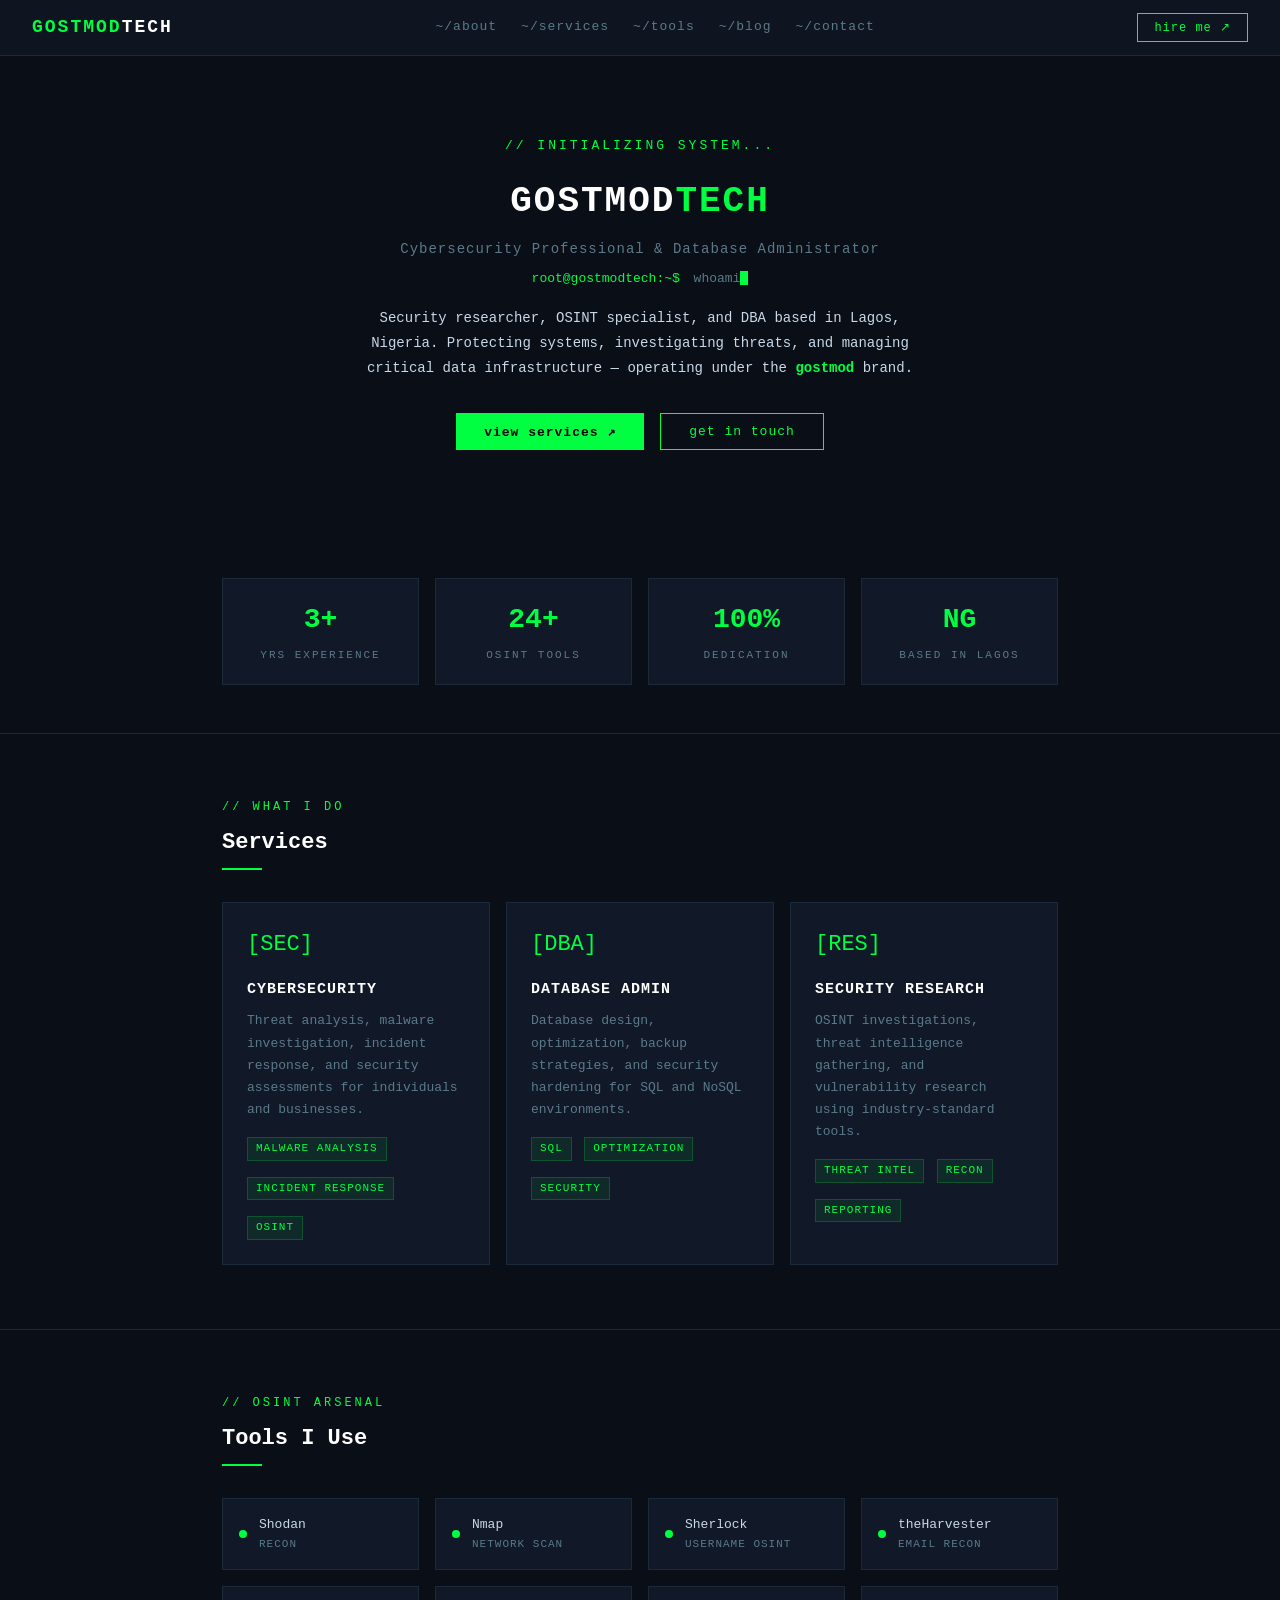
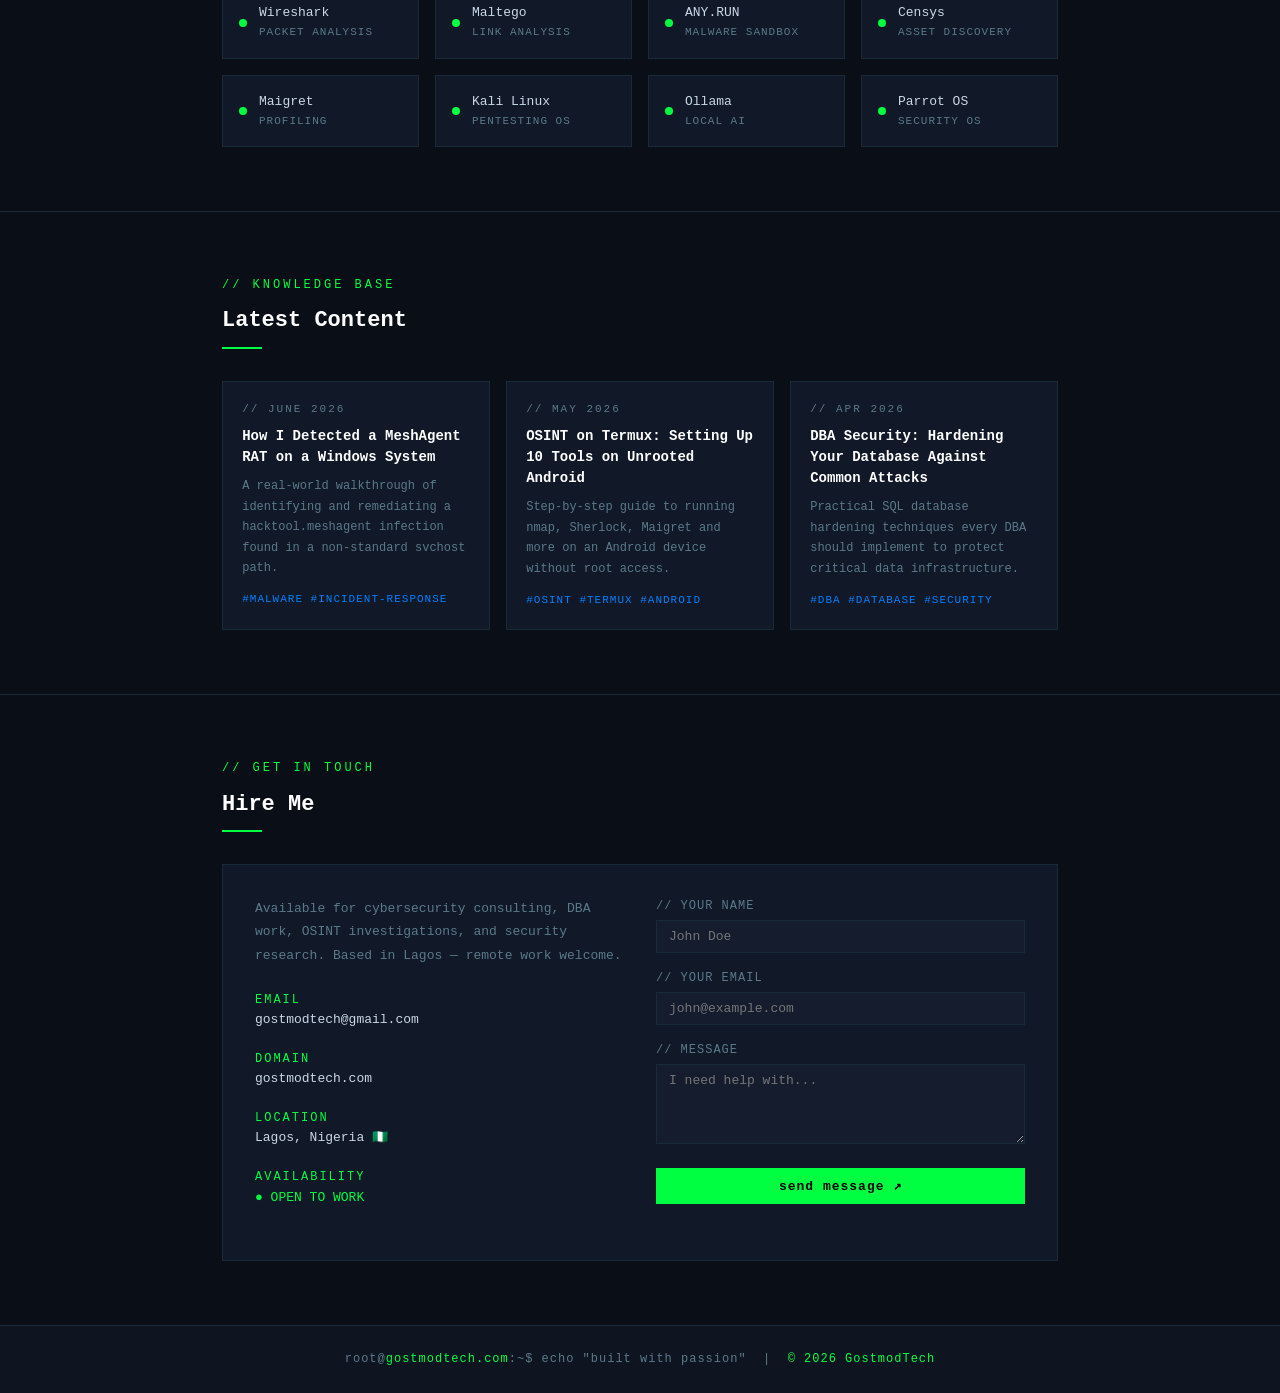
==== index.html @ 347a6415 "Add files via upload" ====
<!DOCTYPE html>
<html lang="en">
<head>
<meta charset="UTF-8">
<meta name="viewport" content="width=device-width, initial-scale=1.0">
<title>GostmodTech</title>
<style>
  * { margin: 0; padding: 0; box-sizing: border-box; }
  :root {
    --bg: #0a0e17;
    --bg2: #0f1520;
    --bg3: #141c2e;
    --green: #00ff41;
    --green2: #00cc33;
    --blue: #0080ff;
    --text: #c8d8e8;
    --muted: #5a7a8a;
    --border: #1a2a3a;
    --card: #111827;
  }
  body { background: var(--bg); color: var(--text); font-family: 'Courier New', monospace; font-size: 14px; line-height: 1.6; }
  nav { background: var(--bg2); border-bottom: 1px solid var(--border); padding: 0 2rem; display: flex; align-items: center; justify-content: space-between; height: 56px; position: sticky; top: 0; z-index: 100; }
  .logo { color: var(--green); font-size: 18px; font-weight: bold; letter-spacing: 2px; }
  .logo span { color: #fff; }
  .nav-links { display: flex; gap: 1.5rem; }
  .nav-links a { color: var(--muted); text-decoration: none; font-size: 13px; letter-spacing: 1px; cursor: pointer; transition: color 0.2s; }
  .nav-links a:hover { color: var(--green); }
  .nav-btn { background: transparent; border: 1px solid var(--green); color: var(--green); padding: 6px 16px; font-family: monospace; font-size: 12px; cursor: pointer; letter-spacing: 1px; }
  .nav-btn:hover { background: var(--green); color: #000; }
  section { padding: 4rem 2rem; max-width: 900px; margin: 0 auto; }
  .hero { text-align: center; padding: 5rem 2rem; max-width: 900px; margin: 0 auto; }
  .terminal-tag { color: var(--green); font-size: 13px; letter-spacing: 3px; margin-bottom: 1rem; }
  .hero h1 { font-size: 36px; color: #fff; font-weight: bold; margin-bottom: 0.5rem; letter-spacing: 2px; }
  .hero h1 span { color: var(--green); }
  .hero .sub { color: var(--muted); font-size: 14px; margin-bottom: 0.5rem; letter-spacing: 1px; }
  .hero .desc { color: var(--text); font-size: 14px; max-width: 560px; margin: 1rem auto 2rem; line-height: 1.8; }
  .hero-btns { display: flex; gap: 1rem; justify-content: center; flex-wrap: wrap; }
  .btn-primary { background: var(--green); color: #000; border: none; padding: 10px 28px; font-family: monospace; font-size: 13px; font-weight: bold; cursor: pointer; letter-spacing: 1px; }
  .btn-primary:hover { background: var(--green2); }
  .btn-secondary { background: transparent; color: var(--green); border: 1px solid var(--green); padding: 10px 28px; font-family: monospace; font-size: 13px; cursor: pointer; letter-spacing: 1px; }
  .btn-secondary:hover { background: rgba(0,255,65,0.08); }
  .prompt { color: var(--green); margin-right: 6px; }
  .cursor { display: inline-block; width: 8px; height: 14px; background: var(--green); vertical-align: middle; animation: blink 1s infinite; }
  @keyframes blink { 0%,100%{opacity:1} 50%{opacity:0} }
  .section-label { color: var(--green); font-size: 12px; letter-spacing: 3px; margin-bottom: 0.5rem; }
  .section-title { color: #fff; font-size: 22px; font-weight: bold; margin-bottom: 0.5rem; }
  .section-line { width: 40px; height: 2px; background: var(--green); margin-bottom: 2rem; }
  .stats { display: grid; grid-template-columns: repeat(auto-fit, minmax(140px, 1fr)); gap: 1rem; margin: 3rem 0; max-width: 900px; margin-left: auto; margin-right: auto; padding: 0 2rem; }
  .stat-card { background: var(--card); border: 1px solid var(--border); padding: 1.2rem; text-align: center; }
  .stat-num { color: var(--green); font-size: 28px; font-weight: bold; }
  .stat-label { color: var(--muted); font-size: 11px; letter-spacing: 2px; margin-top: 4px; }
  .services-grid { display: grid; grid-template-columns: repeat(auto-fit, minmax(240px, 1fr)); gap: 1rem; }
  .service-card { background: var(--card); border: 1px solid var(--border); padding: 1.5rem; transition: border-color 0.2s; }
  .service-card:hover { border-color: var(--green); }
  .service-icon { color: var(--green); font-size: 22px; margin-bottom: 1rem; }
  .service-card h3 { color: #fff; font-size: 15px; margin-bottom: 0.5rem; letter-spacing: 1px; }
  .service-card p { color: var(--muted); font-size: 13px; line-height: 1.7; }
  .service-tag { display: inline-block; background: rgba(0,255,65,0.08); color: var(--green); border: 1px solid rgba(0,255,65,0.2); font-size: 11px; padding: 2px 8px; margin-top: 1rem; margin-right: 4px; letter-spacing: 1px; }
  .tools-grid { display: grid; grid-template-columns: repeat(auto-fit, minmax(180px, 1fr)); gap: 1rem; }
  .tool-card { background: var(--card); border: 1px solid var(--border); padding: 1rem; display: flex; align-items: center; gap: 12px; }
  .tool-dot { width: 8px; height: 8px; background: var(--green); border-radius: 50%; flex-shrink: 0; }
  .tool-name { color: var(--text); font-size: 13px; }
  .tool-cat { color: var(--muted); font-size: 11px; letter-spacing: 1px; }
  .blog-grid { display: grid; grid-template-columns: repeat(auto-fit, minmax(260px, 1fr)); gap: 1rem; }
  .blog-card { background: var(--card); border: 1px solid var(--border); padding: 1.2rem; }
  .blog-date { color: var(--muted); font-size: 11px; letter-spacing: 2px; margin-bottom: 0.5rem; }
  .blog-card h3 { color: #fff; font-size: 14px; margin-bottom: 0.5rem; line-height: 1.5; }
  .blog-card p { color: var(--muted); font-size: 12px; line-height: 1.7; }
  .blog-tag { display: inline-block; color: var(--blue); font-size: 11px; margin-top: 0.8rem; letter-spacing: 1px; }
  .contact-box { background: var(--card); border: 1px solid var(--border); padding: 2rem; }
  .contact-grid { display: grid; grid-template-columns: 1fr 1fr; gap: 2rem; }
  .contact-item { margin-bottom: 1.2rem; }
  .contact-label { color: var(--green); font-size: 12px; letter-spacing: 2px; }
  .contact-val { color: var(--text); font-size: 13px; }
  .form-group { margin-bottom: 1rem; }
  .form-group label { color: var(--muted); font-size: 12px; letter-spacing: 1px; display: block; margin-bottom: 4px; }
  .form-group input, .form-group textarea { width: 100%; background: var(--bg3); border: 1px solid var(--border); color: var(--text); padding: 8px 12px; font-family: monospace; font-size: 13px; outline: none; }
  .form-group input:focus, .form-group textarea:focus { border-color: var(--green); }
  .form-group textarea { height: 80px; resize: vertical; }
  footer { background: var(--bg2); border-top: 1px solid var(--border); text-align: center; padding: 1.5rem; color: var(--muted); font-size: 12px; letter-spacing: 1px; }
  footer span { color: var(--green); }
  .divider { border: none; border-top: 1px solid var(--border); }
</style>
</head>
<body>

<nav>
  <div class="logo">GOSTMOD<span>TECH</span></div>
  <div class="nav-links">
    <a>~/about</a>
    <a>~/services</a>
    <a>~/tools</a>
    <a>~/blog</a>
    <a>~/contact</a>
  </div>
  <button class="nav-btn" onclick="sendPrompt('Help me write a hire me message for gostmodtech.com')">hire me ↗</button>
</nav>

<div class="hero">
  <div class="terminal-tag">// INITIALIZING SYSTEM...</div>
  <h1>GOSTMOD<span>TECH</span></h1>
  <div class="sub">Cybersecurity Professional &amp; Database Administrator</div>
  <div style="color:var(--muted); font-size:13px; margin-top:6px;">
    <span class="prompt">root@gostmodtech:~$</span> whoami<span class="cursor"></span>
  </div>
  <div class="desc">
    Security researcher, OSINT specialist, and DBA based in Lagos, Nigeria. 
    Protecting systems, investigating threats, and managing critical data infrastructure — 
    operating under the <strong style="color:var(--green)">gostmod</strong> brand.
  </div>
  <div class="hero-btns">
    <button class="btn-primary" onclick="sendPrompt('What cybersecurity services does gostmodtech.com offer?')">view services ↗</button>
    <button class="btn-secondary" onclick="sendPrompt('How can I contact GostmodTech?')">get in touch</button>
  </div>
</div>

<div class="stats">
  <div class="stat-card"><div class="stat-num">3+</div><div class="stat-label">YRS EXPERIENCE</div></div>
  <div class="stat-card"><div class="stat-num">24+</div><div class="stat-label">OSINT TOOLS</div></div>
  <div class="stat-card"><div class="stat-num">100%</div><div class="stat-label">DEDICATION</div></div>
  <div class="stat-card"><div class="stat-num">NG</div><div class="stat-label">BASED IN LAGOS</div></div>
</div>

<hr class="divider">

<section>
  <div class="section-label">// WHAT I DO</div>
  <div class="section-title">Services</div>
  <div class="section-line"></div>
  <div class="services-grid">
    <div class="service-card">
      <div class="service-icon">[SEC]</div>
      <h3>CYBERSECURITY</h3>
      <p>Threat analysis, malware investigation, incident response, and security assessments for individuals and businesses.</p>
      <span class="service-tag">MALWARE ANALYSIS</span>
      <span class="service-tag">INCIDENT RESPONSE</span>
      <span class="service-tag">OSINT</span>
    </div>
    <div class="service-card">
      <div class="service-icon">[DBA]</div>
      <h3>DATABASE ADMIN</h3>
      <p>Database design, optimization, backup strategies, and security hardening for SQL and NoSQL environments.</p>
      <span class="service-tag">SQL</span>
      <span class="service-tag">OPTIMIZATION</span>
      <span class="service-tag">SECURITY</span>
    </div>
    <div class="service-card">
      <div class="service-icon">[RES]</div>
      <h3>SECURITY RESEARCH</h3>
      <p>OSINT investigations, threat intelligence gathering, and vulnerability research using industry-standard tools.</p>
      <span class="service-tag">THREAT INTEL</span>
      <span class="service-tag">RECON</span>
      <span class="service-tag">REPORTING</span>
    </div>
  </div>
</section>

<hr class="divider">

<section>
  <div class="section-label">// OSINT ARSENAL</div>
  <div class="section-title">Tools I Use</div>
  <div class="section-line"></div>
  <div class="tools-grid">
    <div class="tool-card"><div class="tool-dot"></div><div><div class="tool-name">Shodan</div><div class="tool-cat">RECON</div></div></div>
    <div class="tool-card"><div class="tool-dot"></div><div><div class="tool-name">Nmap</div><div class="tool-cat">NETWORK SCAN</div></div></div>
    <div class="tool-card"><div class="tool-dot"></div><div><div class="tool-name">Sherlock</div><div class="tool-cat">USERNAME OSINT</div></div></div>
    <div class="tool-card"><div class="tool-dot"></div><div><div class="tool-name">theHarvester</div><div class="tool-cat">EMAIL RECON</div></div></div>
    <div class="tool-card"><div class="tool-dot"></div><div><div class="tool-name">Wireshark</div><div class="tool-cat">PACKET ANALYSIS</div></div></div>
    <div class="tool-card"><div class="tool-dot"></div><div><div class="tool-name">Maltego</div><div class="tool-cat">LINK ANALYSIS</div></div></div>
    <div class="tool-card"><div class="tool-dot"></div><div><div class="tool-name">ANY.RUN</div><div class="tool-cat">MALWARE SANDBOX</div></div></div>
    <div class="tool-card"><div class="tool-dot"></div><div><div class="tool-name">Censys</div><div class="tool-cat">ASSET DISCOVERY</div></div></div>
    <div class="tool-card"><div class="tool-dot"></div><div><div class="tool-name">Maigret</div><div class="tool-cat">PROFILING</div></div></div>
    <div class="tool-card"><div class="tool-dot"></div><div><div class="tool-name">Kali Linux</div><div class="tool-cat">PENTESTING OS</div></div></div>
    <div class="tool-card"><div class="tool-dot"></div><div><div class="tool-name">Ollama</div><div class="tool-cat">LOCAL AI</div></div></div>
    <div class="tool-card"><div class="tool-dot"></div><div><div class="tool-name">Parrot OS</div><div class="tool-cat">SECURITY OS</div></div></div>
  </div>
</section>

<hr class="divider">

<section>
  <div class="section-label">// KNOWLEDGE BASE</div>
  <div class="section-title">Latest Content</div>
  <div class="section-line"></div>
  <div class="blog-grid">
    <div class="blog-card">
      <div class="blog-date">// JUNE 2026</div>
      <h3>How I Detected a MeshAgent RAT on a Windows System</h3>
      <p>A real-world walkthrough of identifying and remediating a hacktool.meshagent infection found in a non-standard svchost path.</p>
      <div class="blog-tag">#MALWARE #INCIDENT-RESPONSE</div>
    </div>
    <div class="blog-card">
      <div class="blog-date">// MAY 2026</div>
      <h3>OSINT on Termux: Setting Up 10 Tools on Unrooted Android</h3>
      <p>Step-by-step guide to running nmap, Sherlock, Maigret and more on an Android device without root access.</p>
      <div class="blog-tag">#OSINT #TERMUX #ANDROID</div>
    </div>
    <div class="blog-card">
      <div class="blog-date">// APR 2026</div>
      <h3>DBA Security: Hardening Your Database Against Common Attacks</h3>
      <p>Practical SQL database hardening techniques every DBA should implement to protect critical data infrastructure.</p>
      <div class="blog-tag">#DBA #DATABASE #SECURITY</div>
    </div>
  </div>
</section>

<hr class="divider">

<section>
  <div class="section-label">// GET IN TOUCH</div>
  <div class="section-title">Hire Me</div>
  <div class="section-line"></div>
  <div class="contact-box">
    <div class="contact-grid">
      <div>
        <div style="color:var(--muted); font-size:13px; margin-bottom:1.5rem; line-height:1.8;">
          Available for cybersecurity consulting, DBA work, OSINT investigations, and security research. Based in Lagos — remote work welcome.
        </div>
        <div class="contact-item">
          <div class="contact-label">EMAIL</div>
          <div class="contact-val">gostmodtech@gmail.com</div>
        </div>
        <div class="contact-item">
          <div class="contact-label">DOMAIN</div>
          <div class="contact-val">gostmodtech.com</div>
        </div>
        <div class="contact-item">
          <div class="contact-label">LOCATION</div>
          <div class="contact-val">Lagos, Nigeria 🇳🇬</div>
        </div>
        <div class="contact-item">
          <div class="contact-label">AVAILABILITY</div>
          <div class="contact-val" style="color:var(--green)">● OPEN TO WORK</div>
        </div>
      </div>
      <div>
        <div class="form-group">
          <label>// YOUR NAME</label>
          <input type="text" placeholder="John Doe">
        </div>
        <div class="form-group">
          <label>// YOUR EMAIL</label>
          <input type="email" placeholder="john@example.com">
        </div>
        <div class="form-group">
          <label>// MESSAGE</label>
          <textarea placeholder="I need help with..."></textarea>
        </div>
        <button class="btn-primary" style="width:100%;" onclick="sendPrompt('Help me write a professional response to a client inquiry for cybersecurity or DBA services')">send message ↗</button>
      </div>
    </div>
  </div>
</section>

<footer>
  <div>root@<span>gostmodtech.com</span>:~$ echo "built with passion" &nbsp;|&nbsp; <span>© 2026 GostmodTech</span></div>
</footer>

</body>
</html>
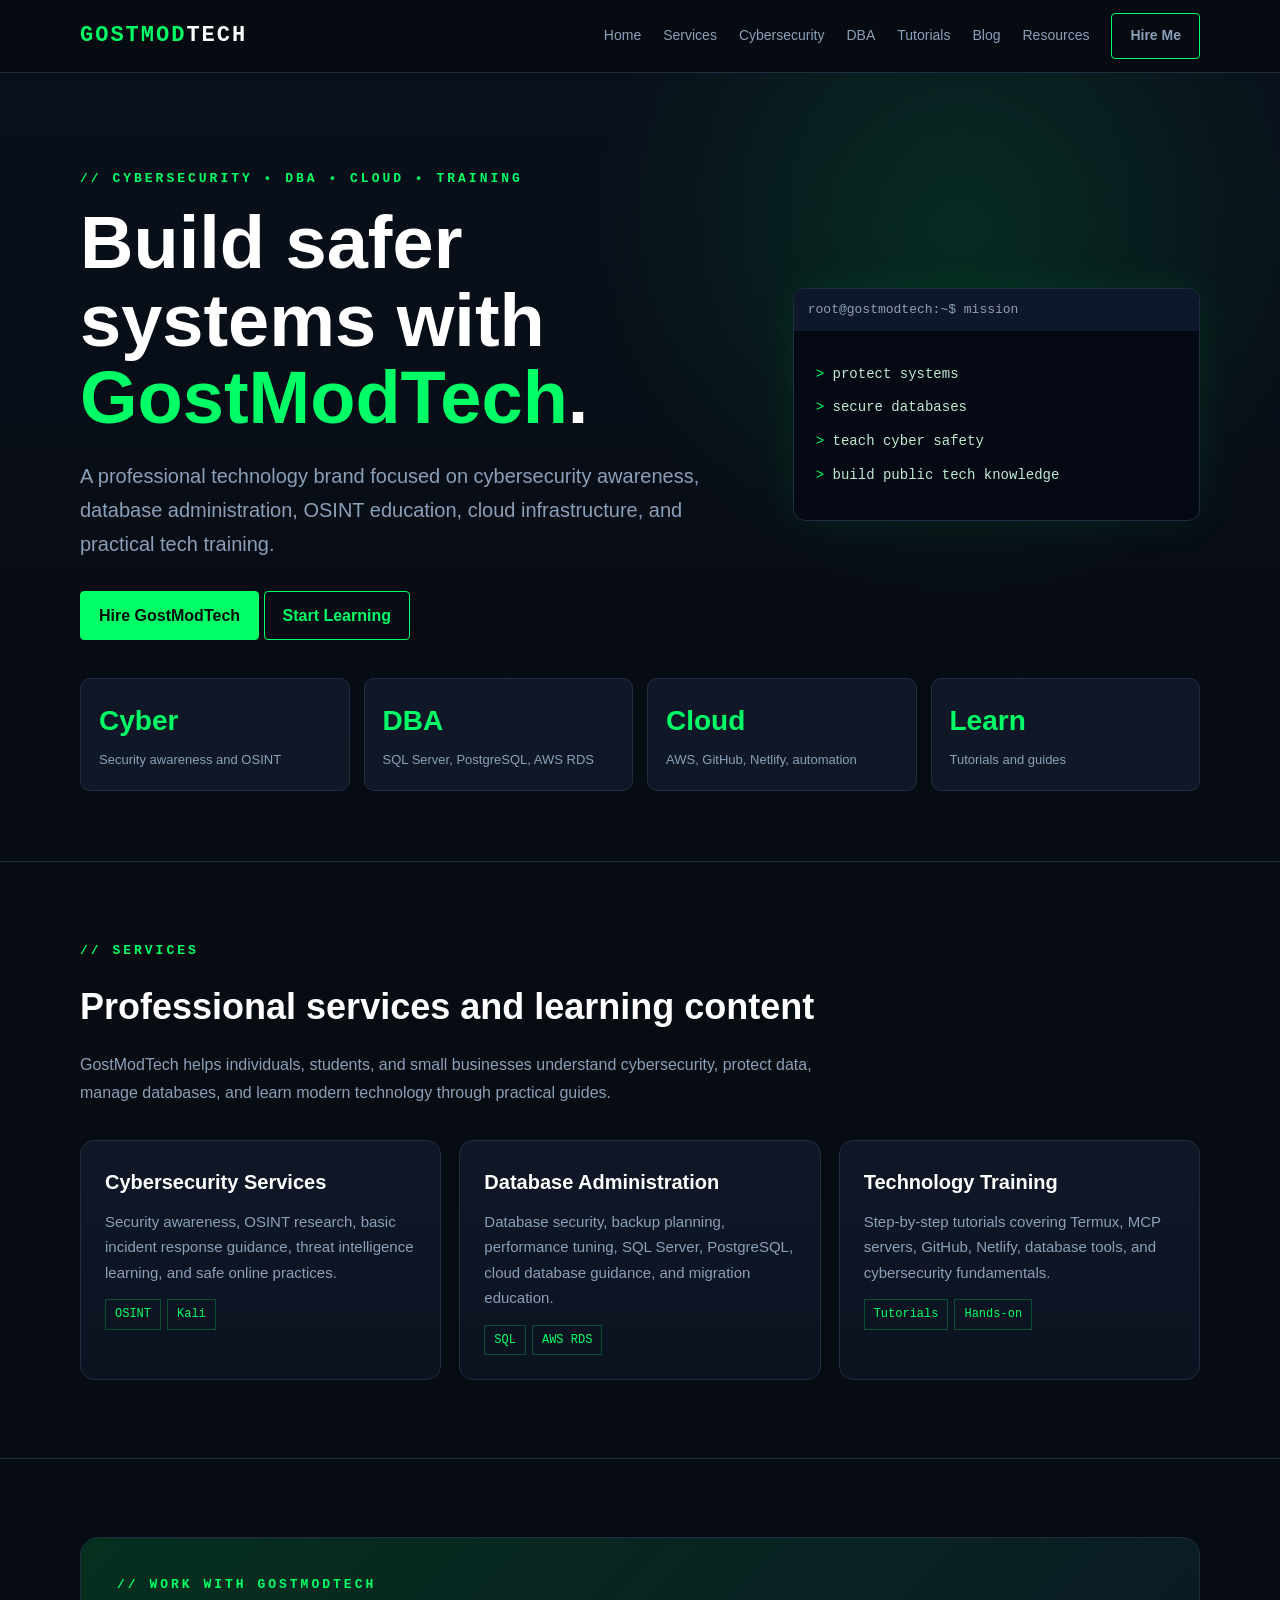
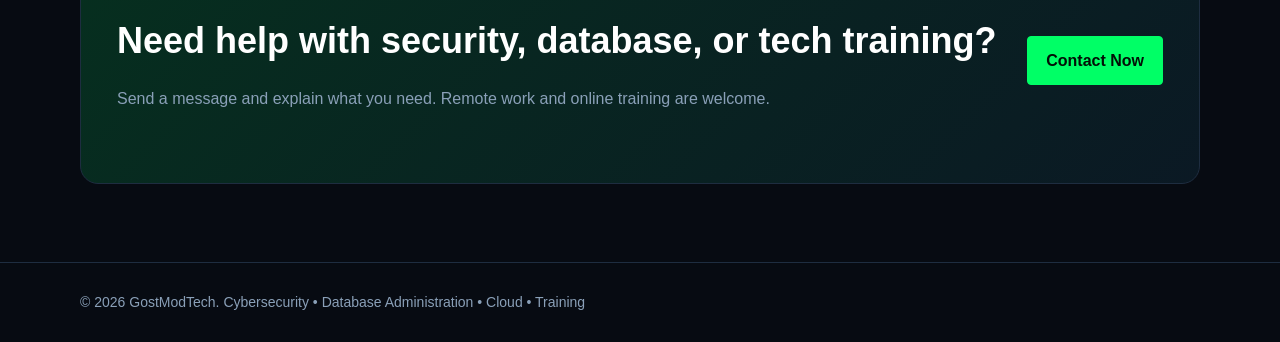
==== commit b6c2ae73: "Add files via upload" ====
--- a/index.html
+++ b/index.html
@@ -1,261 +1,71 @@
-<!DOCTYPE html>
+<!doctype html>
 <html lang="en">
 <head>
-<meta charset="UTF-8">
-<meta name="viewport" content="width=device-width, initial-scale=1.0">
-<title>GostmodTech</title>
-<style>
-  * { margin: 0; padding: 0; box-sizing: border-box; }
-  :root {
-    --bg: #0a0e17;
-    --bg2: #0f1520;
-    --bg3: #141c2e;
-    --green: #00ff41;
-    --green2: #00cc33;
-    --blue: #0080ff;
-    --text: #c8d8e8;
-    --muted: #5a7a8a;
-    --border: #1a2a3a;
-    --card: #111827;
-  }
-  body { background: var(--bg); color: var(--text); font-family: 'Courier New', monospace; font-size: 14px; line-height: 1.6; }
-  nav { background: var(--bg2); border-bottom: 1px solid var(--border); padding: 0 2rem; display: flex; align-items: center; justify-content: space-between; height: 56px; position: sticky; top: 0; z-index: 100; }
-  .logo { color: var(--green); font-size: 18px; font-weight: bold; letter-spacing: 2px; }
-  .logo span { color: #fff; }
-  .nav-links { display: flex; gap: 1.5rem; }
-  .nav-links a { color: var(--muted); text-decoration: none; font-size: 13px; letter-spacing: 1px; cursor: pointer; transition: color 0.2s; }
-  .nav-links a:hover { color: var(--green); }
-  .nav-btn { background: transparent; border: 1px solid var(--green); color: var(--green); padding: 6px 16px; font-family: monospace; font-size: 12px; cursor: pointer; letter-spacing: 1px; }
-  .nav-btn:hover { background: var(--green); color: #000; }
-  section { padding: 4rem 2rem; max-width: 900px; margin: 0 auto; }
-  .hero { text-align: center; padding: 5rem 2rem; max-width: 900px; margin: 0 auto; }
-  .terminal-tag { color: var(--green); font-size: 13px; letter-spacing: 3px; margin-bottom: 1rem; }
-  .hero h1 { font-size: 36px; color: #fff; font-weight: bold; margin-bottom: 0.5rem; letter-spacing: 2px; }
-  .hero h1 span { color: var(--green); }
-  .hero .sub { color: var(--muted); font-size: 14px; margin-bottom: 0.5rem; letter-spacing: 1px; }
-  .hero .desc { color: var(--text); font-size: 14px; max-width: 560px; margin: 1rem auto 2rem; line-height: 1.8; }
-  .hero-btns { display: flex; gap: 1rem; justify-content: center; flex-wrap: wrap; }
-  .btn-primary { background: var(--green); color: #000; border: none; padding: 10px 28px; font-family: monospace; font-size: 13px; font-weight: bold; cursor: pointer; letter-spacing: 1px; }
-  .btn-primary:hover { background: var(--green2); }
-  .btn-secondary { background: transparent; color: var(--green); border: 1px solid var(--green); padding: 10px 28px; font-family: monospace; font-size: 13px; cursor: pointer; letter-spacing: 1px; }
-  .btn-secondary:hover { background: rgba(0,255,65,0.08); }
-  .prompt { color: var(--green); margin-right: 6px; }
-  .cursor { display: inline-block; width: 8px; height: 14px; background: var(--green); vertical-align: middle; animation: blink 1s infinite; }
-  @keyframes blink { 0%,100%{opacity:1} 50%{opacity:0} }
-  .section-label { color: var(--green); font-size: 12px; letter-spacing: 3px; margin-bottom: 0.5rem; }
-  .section-title { color: #fff; font-size: 22px; font-weight: bold; margin-bottom: 0.5rem; }
-  .section-line { width: 40px; height: 2px; background: var(--green); margin-bottom: 2rem; }
-  .stats { display: grid; grid-template-columns: repeat(auto-fit, minmax(140px, 1fr)); gap: 1rem; margin: 3rem 0; max-width: 900px; margin-left: auto; margin-right: auto; padding: 0 2rem; }
-  .stat-card { background: var(--card); border: 1px solid var(--border); padding: 1.2rem; text-align: center; }
-  .stat-num { color: var(--green); font-size: 28px; font-weight: bold; }
-  .stat-label { color: var(--muted); font-size: 11px; letter-spacing: 2px; margin-top: 4px; }
-  .services-grid { display: grid; grid-template-columns: repeat(auto-fit, minmax(240px, 1fr)); gap: 1rem; }
-  .service-card { background: var(--card); border: 1px solid var(--border); padding: 1.5rem; transition: border-color 0.2s; }
-  .service-card:hover { border-color: var(--green); }
-  .service-icon { color: var(--green); font-size: 22px; margin-bottom: 1rem; }
-  .service-card h3 { color: #fff; font-size: 15px; margin-bottom: 0.5rem; letter-spacing: 1px; }
-  .service-card p { color: var(--muted); font-size: 13px; line-height: 1.7; }
-  .service-tag { display: inline-block; background: rgba(0,255,65,0.08); color: var(--green); border: 1px solid rgba(0,255,65,0.2); font-size: 11px; padding: 2px 8px; margin-top: 1rem; margin-right: 4px; letter-spacing: 1px; }
-  .tools-grid { display: grid; grid-template-columns: repeat(auto-fit, minmax(180px, 1fr)); gap: 1rem; }
-  .tool-card { background: var(--card); border: 1px solid var(--border); padding: 1rem; display: flex; align-items: center; gap: 12px; }
-  .tool-dot { width: 8px; height: 8px; background: var(--green); border-radius: 50%; flex-shrink: 0; }
-  .tool-name { color: var(--text); font-size: 13px; }
-  .tool-cat { color: var(--muted); font-size: 11px; letter-spacing: 1px; }
-  .blog-grid { display: grid; grid-template-columns: repeat(auto-fit, minmax(260px, 1fr)); gap: 1rem; }
-  .blog-card { background: var(--card); border: 1px solid var(--border); padding: 1.2rem; }
-  .blog-date { color: var(--muted); font-size: 11px; letter-spacing: 2px; margin-bottom: 0.5rem; }
-  .blog-card h3 { color: #fff; font-size: 14px; margin-bottom: 0.5rem; line-height: 1.5; }
-  .blog-card p { color: var(--muted); font-size: 12px; line-height: 1.7; }
-  .blog-tag { display: inline-block; color: var(--blue); font-size: 11px; margin-top: 0.8rem; letter-spacing: 1px; }
-  .contact-box { background: var(--card); border: 1px solid var(--border); padding: 2rem; }
-  .contact-grid { display: grid; grid-template-columns: 1fr 1fr; gap: 2rem; }
-  .contact-item { margin-bottom: 1.2rem; }
-  .contact-label { color: var(--green); font-size: 12px; letter-spacing: 2px; }
-  .contact-val { color: var(--text); font-size: 13px; }
-  .form-group { margin-bottom: 1rem; }
-  .form-group label { color: var(--muted); font-size: 12px; letter-spacing: 1px; display: block; margin-bottom: 4px; }
-  .form-group input, .form-group textarea { width: 100%; background: var(--bg3); border: 1px solid var(--border); color: var(--text); padding: 8px 12px; font-family: monospace; font-size: 13px; outline: none; }
-  .form-group input:focus, .form-group textarea:focus { border-color: var(--green); }
-  .form-group textarea { height: 80px; resize: vertical; }
-  footer { background: var(--bg2); border-top: 1px solid var(--border); text-align: center; padding: 1.5rem; color: var(--muted); font-size: 12px; letter-spacing: 1px; }
-  footer span { color: var(--green); }
-  .divider { border: none; border-top: 1px solid var(--border); }
-</style>
+<meta charset="utf-8">
+<meta name="viewport" content="width=device-width,initial-scale=1">
+<title>Home | GostModTech</title>
+<meta name="description" content="GostModTech offers cybersecurity, database administration, cloud, OSINT, and technology training content.">
+<link rel="stylesheet" href="assets/css/style.css">
 </head>
 <body>
 
-<nav>
-  <div class="logo">GOSTMOD<span>TECH</span></div>
-  <div class="nav-links">
-    <a>~/about</a>
-    <a>~/services</a>
-    <a>~/tools</a>
-    <a>~/blog</a>
-    <a>~/contact</a>
+<header class="topbar"><div class="container nav">
+<a class="logo" href="index.html">GOSTMOD<span>TECH</span></a>
+<button class="mobile">Menu</button>
+<nav class="menu">
+<a href="index.html">Home</a>
+<a href="services.html">Services</a>
+<a href="cybersecurity.html">Cybersecurity</a>
+<a href="dba.html">DBA</a>
+<a href="tutorials.html">Tutorials</a>
+<a href="blog.html">Blog</a>
+<a href="resources.html">Resources</a>
+<a class="btn" href="contact.html">Hire Me</a>
+</nav></div></header>
+
+
+<section class="hero">
+ <div class="container hero-grid">
+  <div>
+   <div class="kicker">// Cybersecurity • DBA • Cloud • Training</div>
+   <h1>Build safer systems with <span>GostModTech</span>.</h1>
+   <p class="lead">A professional technology brand focused on cybersecurity awareness, database administration, OSINT education, cloud infrastructure, and practical tech training.</p>
+   <a class="btn fill" href="contact.html">Hire GostModTech</a> <a class="btn" href="tutorials.html">Start Learning</a>
   </div>
-  <button class="nav-btn" onclick="sendPrompt('Help me write a hire me message for gostmodtech.com')">hire me ↗</button>
-</nav>
+  <div class="terminal">
+   <div class="term-head">root@gostmodtech:~$ mission</div>
+   <div class="term-body">
+    <div class="line"><span class="prompt">></span> protect systems</div>
+    <div class="line"><span class="prompt">></span> secure databases</div>
+    <div class="line"><span class="prompt">></span> teach cyber safety</div>
+    <div class="line"><span class="prompt">></span> build public tech knowledge</div>
+   </div>
+  </div>
+ </div>
+ <div class="container stats">
+  <div class="stat"><strong>Cyber</strong><span>Security awareness and OSINT</span></div>
+  <div class="stat"><strong>DBA</strong><span>SQL Server, PostgreSQL, AWS RDS</span></div>
+  <div class="stat"><strong>Cloud</strong><span>AWS, GitHub, Netlify, automation</span></div>
+  <div class="stat"><strong>Learn</strong><span>Tutorials and guides</span></div>
+ </div>
+</section>
+<section class="section"><div class="container">
+ <div class="kicker">// Services</div><h2>Professional services and learning content</h2>
+ <p class="intro">GostModTech helps individuals, students, and small businesses understand cybersecurity, protect data, manage databases, and learn modern technology through practical guides.</p>
+ <div class="grid">
+  <div class="card"><h3>Cybersecurity Services</h3><p>Security awareness, OSINT research, basic incident response guidance, threat intelligence learning, and safe online practices.</p><span class="tag">OSINT</span><span class="tag">Kali</span></div>
+  <div class="card"><h3>Database Administration</h3><p>Database security, backup planning, performance tuning, SQL Server, PostgreSQL, cloud database guidance, and migration education.</p><span class="tag">SQL</span><span class="tag">AWS RDS</span></div>
+  <div class="card"><h3>Technology Training</h3><p>Step-by-step tutorials covering Termux, MCP servers, GitHub, Netlify, database tools, and cybersecurity fundamentals.</p><span class="tag">Tutorials</span><span class="tag">Hands-on</span></div>
+ </div>
+</div></section>
+<section class="section"><div class="container cta">
+ <div><div class="kicker">// Work with GostModTech</div><h2>Need help with security, database, or tech training?</h2><p class="intro">Send a message and explain what you need. Remote work and online training are welcome.</p></div>
+ <a class="btn fill" href="contact.html">Contact Now</a>
+</div></section>
 
-<div class="hero">
-  <div class="terminal-tag">// INITIALIZING SYSTEM...</div>
-  <h1>GOSTMOD<span>TECH</span></h1>
-  <div class="sub">Cybersecurity Professional &amp; Database Administrator</div>
-  <div style="color:var(--muted); font-size:13px; margin-top:6px;">
-    <span class="prompt">root@gostmodtech:~$</span> whoami<span class="cursor"></span>
-  </div>
-  <div class="desc">
-    Security researcher, OSINT specialist, and DBA based in Lagos, Nigeria. 
-    Protecting systems, investigating threats, and managing critical data infrastructure — 
-    operating under the <strong style="color:var(--green)">gostmod</strong> brand.
-  </div>
-  <div class="hero-btns">
-    <button class="btn-primary" onclick="sendPrompt('What cybersecurity services does gostmodtech.com offer?')">view services ↗</button>
-    <button class="btn-secondary" onclick="sendPrompt('How can I contact GostmodTech?')">get in touch</button>
-  </div>
-</div>
 
-<div class="stats">
-  <div class="stat-card"><div class="stat-num">3+</div><div class="stat-label">YRS EXPERIENCE</div></div>
-  <div class="stat-card"><div class="stat-num">24+</div><div class="stat-label">OSINT TOOLS</div></div>
-  <div class="stat-card"><div class="stat-num">100%</div><div class="stat-label">DEDICATION</div></div>
-  <div class="stat-card"><div class="stat-num">NG</div><div class="stat-label">BASED IN LAGOS</div></div>
-</div>
-
-<hr class="divider">
-
-<section>
-  <div class="section-label">// WHAT I DO</div>
-  <div class="section-title">Services</div>
-  <div class="section-line"></div>
-  <div class="services-grid">
-    <div class="service-card">
-      <div class="service-icon">[SEC]</div>
-      <h3>CYBERSECURITY</h3>
-      <p>Threat analysis, malware investigation, incident response, and security assessments for individuals and businesses.</p>
-      <span class="service-tag">MALWARE ANALYSIS</span>
-      <span class="service-tag">INCIDENT RESPONSE</span>
-      <span class="service-tag">OSINT</span>
-    </div>
-    <div class="service-card">
-      <div class="service-icon">[DBA]</div>
-      <h3>DATABASE ADMIN</h3>
-      <p>Database design, optimization, backup strategies, and security hardening for SQL and NoSQL environments.</p>
-      <span class="service-tag">SQL</span>
-      <span class="service-tag">OPTIMIZATION</span>
-      <span class="service-tag">SECURITY</span>
-    </div>
-    <div class="service-card">
-      <div class="service-icon">[RES]</div>
-      <h3>SECURITY RESEARCH</h3>
-      <p>OSINT investigations, threat intelligence gathering, and vulnerability research using industry-standard tools.</p>
-      <span class="service-tag">THREAT INTEL</span>
-      <span class="service-tag">RECON</span>
-      <span class="service-tag">REPORTING</span>
-    </div>
-  </div>
-</section>
-
-<hr class="divider">
-
-<section>
-  <div class="section-label">// OSINT ARSENAL</div>
-  <div class="section-title">Tools I Use</div>
-  <div class="section-line"></div>
-  <div class="tools-grid">
-    <div class="tool-card"><div class="tool-dot"></div><div><div class="tool-name">Shodan</div><div class="tool-cat">RECON</div></div></div>
-    <div class="tool-card"><div class="tool-dot"></div><div><div class="tool-name">Nmap</div><div class="tool-cat">NETWORK SCAN</div></div></div>
-    <div class="tool-card"><div class="tool-dot"></div><div><div class="tool-name">Sherlock</div><div class="tool-cat">USERNAME OSINT</div></div></div>
-    <div class="tool-card"><div class="tool-dot"></div><div><div class="tool-name">theHarvester</div><div class="tool-cat">EMAIL RECON</div></div></div>
-    <div class="tool-card"><div class="tool-dot"></div><div><div class="tool-name">Wireshark</div><div class="tool-cat">PACKET ANALYSIS</div></div></div>
-    <div class="tool-card"><div class="tool-dot"></div><div><div class="tool-name">Maltego</div><div class="tool-cat">LINK ANALYSIS</div></div></div>
-    <div class="tool-card"><div class="tool-dot"></div><div><div class="tool-name">ANY.RUN</div><div class="tool-cat">MALWARE SANDBOX</div></div></div>
-    <div class="tool-card"><div class="tool-dot"></div><div><div class="tool-name">Censys</div><div class="tool-cat">ASSET DISCOVERY</div></div></div>
-    <div class="tool-card"><div class="tool-dot"></div><div><div class="tool-name">Maigret</div><div class="tool-cat">PROFILING</div></div></div>
-    <div class="tool-card"><div class="tool-dot"></div><div><div class="tool-name">Kali Linux</div><div class="tool-cat">PENTESTING OS</div></div></div>
-    <div class="tool-card"><div class="tool-dot"></div><div><div class="tool-name">Ollama</div><div class="tool-cat">LOCAL AI</div></div></div>
-    <div class="tool-card"><div class="tool-dot"></div><div><div class="tool-name">Parrot OS</div><div class="tool-cat">SECURITY OS</div></div></div>
-  </div>
-</section>
-
-<hr class="divider">
-
-<section>
-  <div class="section-label">// KNOWLEDGE BASE</div>
-  <div class="section-title">Latest Content</div>
-  <div class="section-line"></div>
-  <div class="blog-grid">
-    <div class="blog-card">
-      <div class="blog-date">// JUNE 2026</div>
-      <h3>How I Detected a MeshAgent RAT on a Windows System</h3>
-      <p>A real-world walkthrough of identifying and remediating a hacktool.meshagent infection found in a non-standard svchost path.</p>
-      <div class="blog-tag">#MALWARE #INCIDENT-RESPONSE</div>
-    </div>
-    <div class="blog-card">
-      <div class="blog-date">// MAY 2026</div>
-      <h3>OSINT on Termux: Setting Up 10 Tools on Unrooted Android</h3>
-      <p>Step-by-step guide to running nmap, Sherlock, Maigret and more on an Android device without root access.</p>
-      <div class="blog-tag">#OSINT #TERMUX #ANDROID</div>
-    </div>
-    <div class="blog-card">
-      <div class="blog-date">// APR 2026</div>
-      <h3>DBA Security: Hardening Your Database Against Common Attacks</h3>
-      <p>Practical SQL database hardening techniques every DBA should implement to protect critical data infrastructure.</p>
-      <div class="blog-tag">#DBA #DATABASE #SECURITY</div>
-    </div>
-  </div>
-</section>
-
-<hr class="divider">
-
-<section>
-  <div class="section-label">// GET IN TOUCH</div>
-  <div class="section-title">Hire Me</div>
-  <div class="section-line"></div>
-  <div class="contact-box">
-    <div class="contact-grid">
-      <div>
-        <div style="color:var(--muted); font-size:13px; margin-bottom:1.5rem; line-height:1.8;">
-          Available for cybersecurity consulting, DBA work, OSINT investigations, and security research. Based in Lagos — remote work welcome.
-        </div>
-        <div class="contact-item">
-          <div class="contact-label">EMAIL</div>
-          <div class="contact-val">gostmodtech@gmail.com</div>
-        </div>
-        <div class="contact-item">
-          <div class="contact-label">DOMAIN</div>
-          <div class="contact-val">gostmodtech.com</div>
-        </div>
-        <div class="contact-item">
-          <div class="contact-label">LOCATION</div>
-          <div class="contact-val">Lagos, Nigeria 🇳🇬</div>
-        </div>
-        <div class="contact-item">
-          <div class="contact-label">AVAILABILITY</div>
-          <div class="contact-val" style="color:var(--green)">● OPEN TO WORK</div>
-        </div>
-      </div>
-      <div>
-        <div class="form-group">
-          <label>// YOUR NAME</label>
-          <input type="text" placeholder="John Doe">
-        </div>
-        <div class="form-group">
-          <label>// YOUR EMAIL</label>
-          <input type="email" placeholder="john@example.com">
-        </div>
-        <div class="form-group">
-          <label>// MESSAGE</label>
-          <textarea placeholder="I need help with..."></textarea>
-        </div>
-        <button class="btn-primary" style="width:100%;" onclick="sendPrompt('Help me write a professional response to a client inquiry for cybersecurity or DBA services')">send message ↗</button>
-      </div>
-    </div>
-  </div>
-</section>
-
-<footer>
-  <div>root@<span>gostmodtech.com</span>:~$ echo "built with passion" &nbsp;|&nbsp; <span>© 2026 GostmodTech</span></div>
-</footer>
+<footer class="footer"><div class="container">© 2026 GostModTech. Cybersecurity • Database Administration • Cloud • Training</div></footer>
+<script src="assets/js/main.js"></script>
 
 </body>
-</html>
+</html>
--- a/assets/css/style.css
+++ b/assets/css/style.css
@@ -0,0 +1,54 @@
+
+:root{
+  --bg:#070b12;--bg2:#0d1320;--card:#101827;--card2:#0b1220;
+  --text:#d8e6f3;--muted:#8aa0b8;--green:#00ff66;--green2:#00c853;
+  --cyan:#38bdf8;--border:#1e2d40;--white:#ffffff;
+}
+*{box-sizing:border-box;margin:0;padding:0}
+html{scroll-behavior:smooth}
+body{font-family:Inter,Arial,sans-serif;background:var(--bg);color:var(--text);line-height:1.7}
+a{color:inherit;text-decoration:none}
+.container{width:min(1120px,92%);margin:auto}
+.topbar{position:sticky;top:0;z-index:50;background:rgba(7,11,18,.92);backdrop-filter:blur(14px);border-bottom:1px solid var(--border)}
+.nav{height:72px;display:flex;align-items:center;justify-content:space-between;gap:24px}
+.logo{font-family:"Courier New",monospace;font-size:22px;font-weight:900;letter-spacing:2px;color:var(--green)}
+.logo span{color:var(--white)}
+.menu{display:flex;gap:22px;align-items:center}
+.menu a{font-size:14px;color:var(--muted)}
+.menu a:hover,.menu a.active{color:var(--green)}
+.btn{display:inline-block;border:1px solid var(--green);padding:10px 18px;border-radius:4px;font-weight:700;color:var(--green)}
+.btn.fill{background:var(--green);color:#021006}
+.btn:hover{transform:translateY(-1px)}
+.mobile{display:none;background:none;border:1px solid var(--border);color:var(--text);padding:8px 12px}
+.hero{padding:95px 0 70px;background:
+radial-gradient(circle at 75% 20%,rgba(0,255,102,.12),transparent 32%),
+linear-gradient(180deg,#09101b 0%,#070b12 100%)}
+.kicker{font-family:"Courier New",monospace;color:var(--green);letter-spacing:3px;font-weight:700;font-size:13px;text-transform:uppercase;margin-bottom:14px}
+h1{font-size:clamp(38px,6vw,74px);line-height:1.05;color:var(--white);max-width:920px}
+h1 span,.green{color:var(--green)}
+.lead{font-size:20px;color:var(--muted);max-width:780px;margin:22px 0 30px}
+.hero-grid{display:grid;grid-template-columns:1.25fr .75fr;gap:34px;align-items:center}
+.terminal{background:#050913;border:1px solid var(--border);box-shadow:0 0 40px rgba(0,255,102,.08);border-radius:12px;overflow:hidden}
+.term-head{background:#0f172a;padding:10px 14px;color:var(--muted);font-family:"Courier New",monospace;font-size:13px}
+.term-body{padding:22px;font-family:"Courier New",monospace;color:#bfead1;font-size:14px}
+.line{margin:10px 0}.prompt{color:var(--green)}
+.stats{display:grid;grid-template-columns:repeat(4,1fr);gap:14px;margin-top:38px}
+.stat{background:var(--card);border:1px solid var(--border);padding:18px;border-radius:10px}
+.stat strong{display:block;color:var(--green);font-size:28px}.stat span{color:var(--muted);font-size:13px}
+.section{padding:78px 0;border-top:1px solid var(--border)}
+.section h2{font-size:36px;color:var(--white);margin-bottom:14px}
+.section p.intro{color:var(--muted);max-width:760px;margin-bottom:34px}
+.grid{display:grid;grid-template-columns:repeat(3,1fr);gap:18px}
+.card{background:linear-gradient(180deg,var(--card),var(--card2));border:1px solid var(--border);border-radius:14px;padding:24px}
+.card:hover{border-color:rgba(0,255,102,.55)}
+.card h3{color:var(--white);margin-bottom:10px;font-size:20px}
+.card p{color:var(--muted);font-size:15px}
+.tag{display:inline-block;margin:14px 6px 0 0;padding:4px 9px;border:1px solid rgba(0,255,102,.25);color:var(--green);font-family:"Courier New",monospace;font-size:12px}
+.cta{background:linear-gradient(135deg,rgba(0,255,102,.15),rgba(56,189,248,.08));border:1px solid var(--border);border-radius:18px;padding:36px;display:flex;justify-content:space-between;gap:20px;align-items:center}
+.footer{border-top:1px solid var(--border);padding:28px 0;color:var(--muted);font-size:14px}
+.form{display:grid;gap:14px}
+input,textarea{width:100%;background:#0b1220;color:var(--text);border:1px solid var(--border);padding:13px;border-radius:8px}
+textarea{min-height:150px}
+.page-hero{padding:70px 0 46px;background:#09101b;border-bottom:1px solid var(--border)}
+.page-hero h1{font-size:48px}.list{padding-left:18px;color:var(--muted)}.list li{margin:8px 0}
+@media(max-width:850px){.hero-grid,.grid,.stats,.cta{grid-template-columns:1fr;display:grid}.menu{display:none}.menu.open{display:flex;position:absolute;top:72px;left:0;right:0;background:#070b12;flex-direction:column;padding:20px;border-bottom:1px solid var(--border)}.mobile{display:block}h1{font-size:42px}}
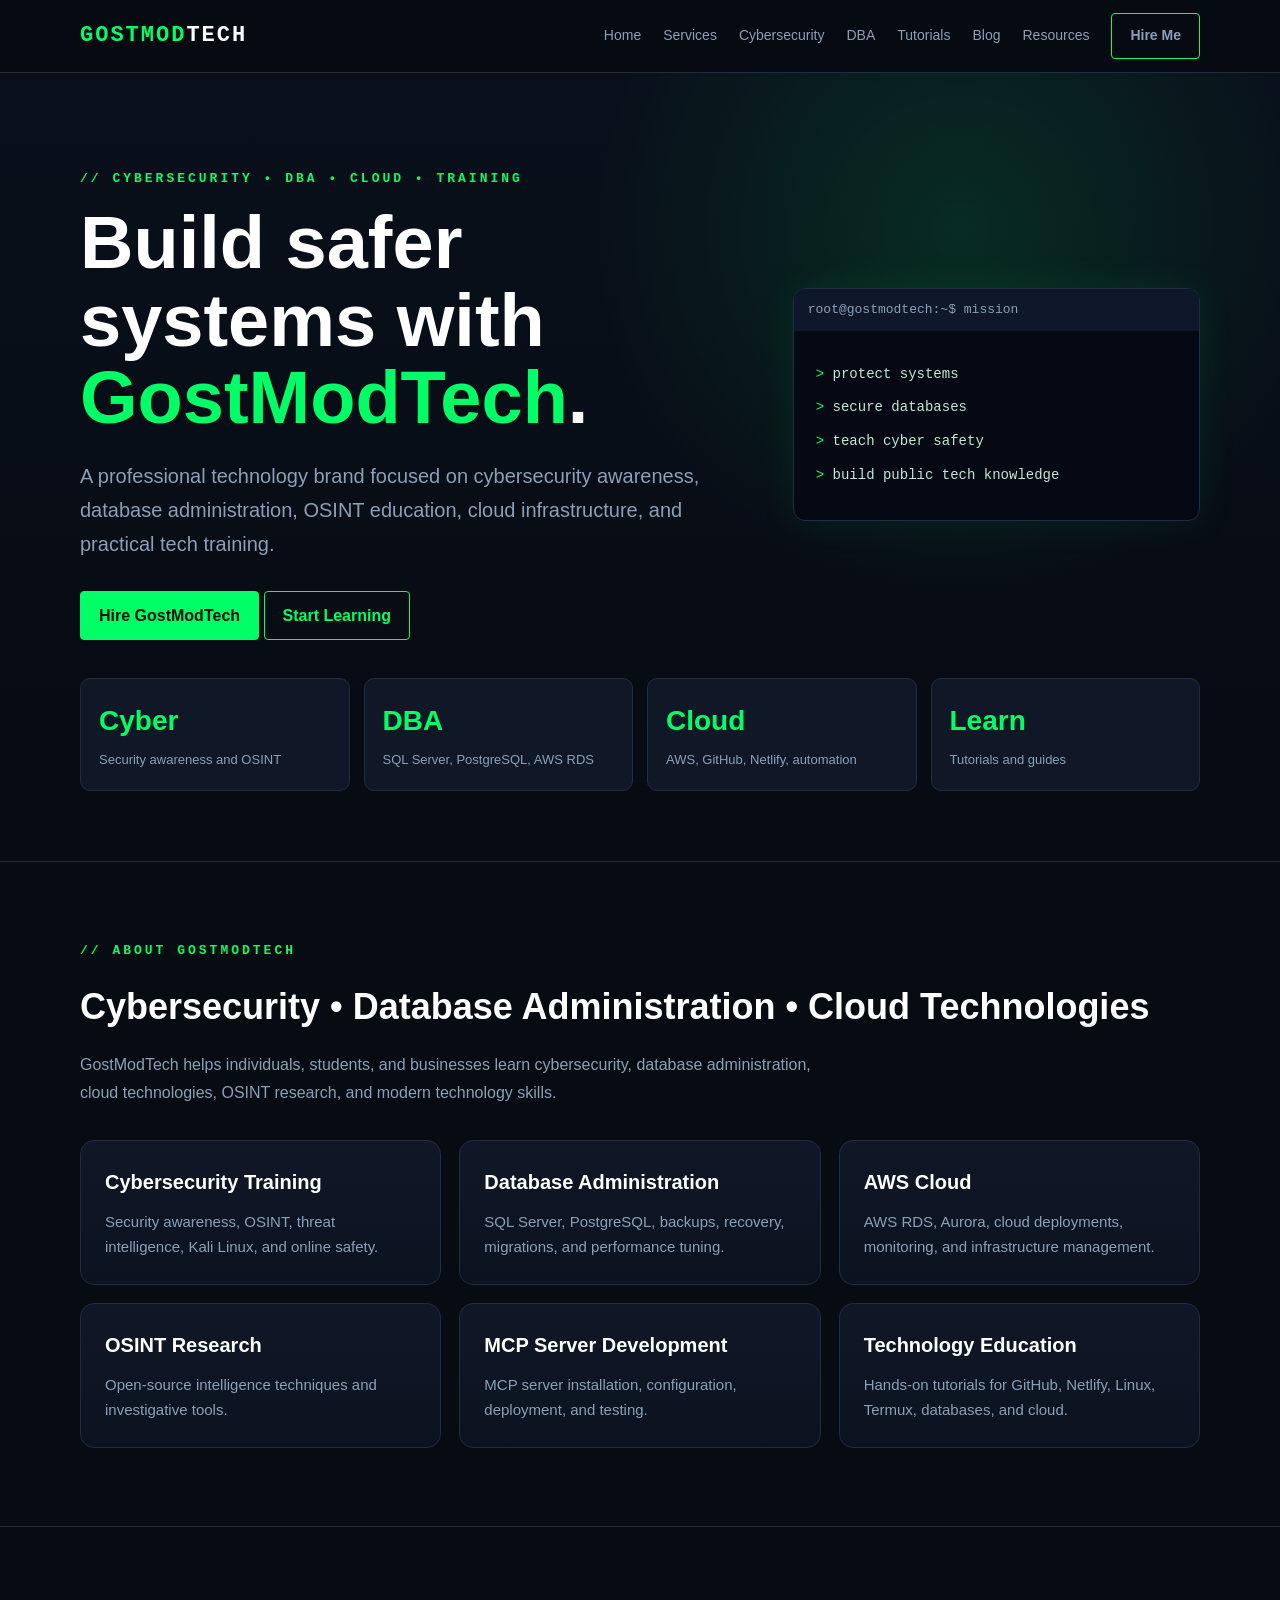
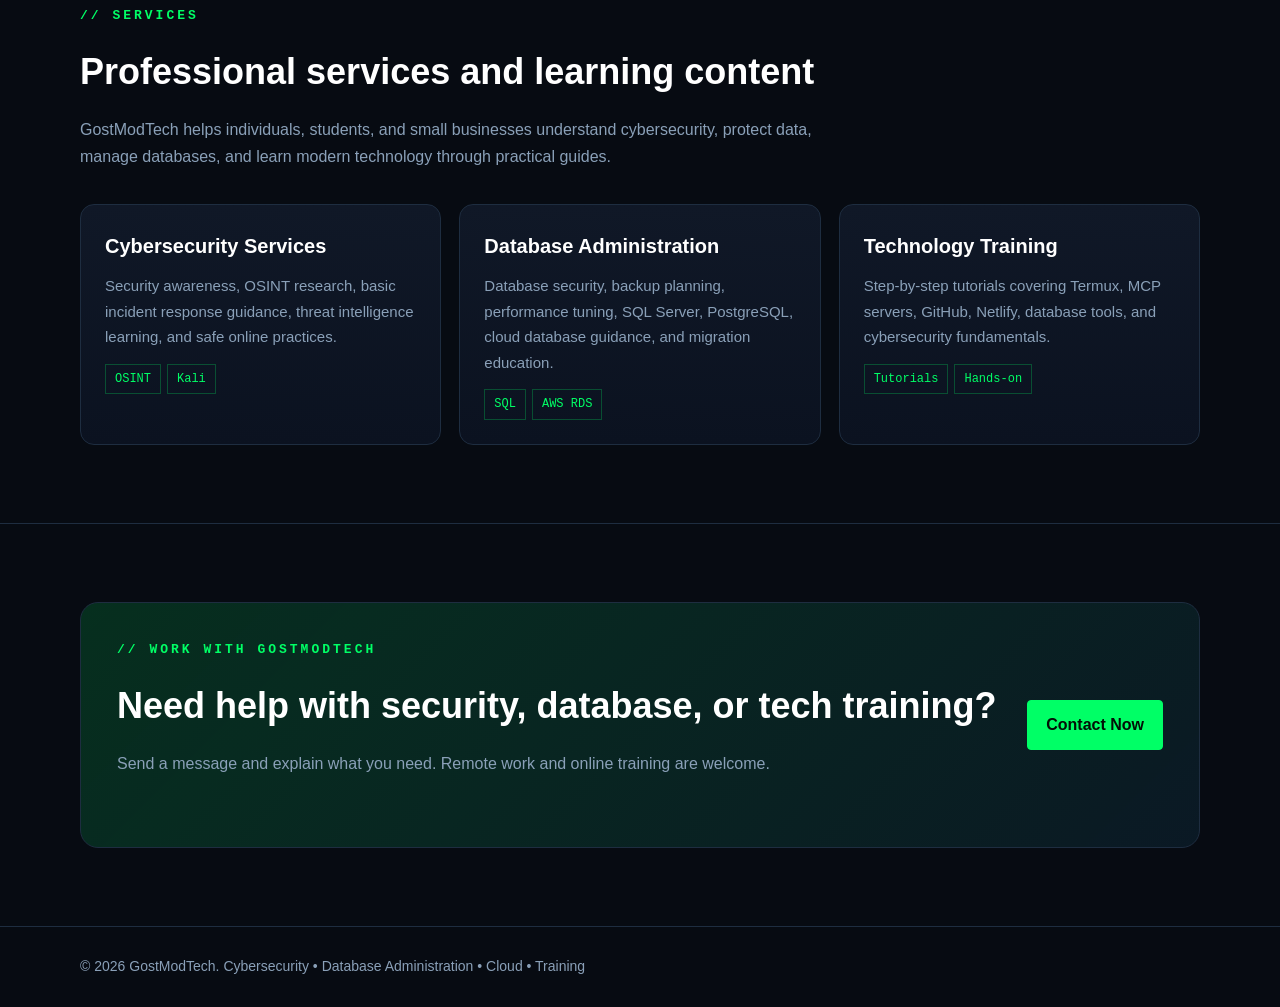
==== commit 2e8185a6: "Add About section with services and training details" ====
--- a/index.html
+++ b/index.html
@@ -22,7 +22,6 @@
 <a href="resources.html">Resources</a>
 <a class="btn" href="contact.html">Hire Me</a>
 </nav></div></header>
-
 
 <section class="hero">
  <div class="container hero-grid">
@@ -49,6 +48,56 @@
   <div class="stat"><strong>Learn</strong><span>Tutorials and guides</span></div>
  </div>
 </section>
+
+<section class="section">
+<div class="container">
+
+<div class="kicker">// About GostModTech</div>
+
+<h2>Cybersecurity • Database Administration • Cloud Technologies</h2>
+
+<p class="intro">
+GostModTech helps individuals, students, and businesses learn cybersecurity,
+database administration, cloud technologies, OSINT research, and modern technology skills.
+</p>
+
+<div class="grid">
+
+<div class="card">
+<h3>Cybersecurity Training</h3>
+<p>Security awareness, OSINT, threat intelligence, Kali Linux, and online safety.</p>
+</div>
+
+<div class="card">
+<h3>Database Administration</h3>
+<p>SQL Server, PostgreSQL, backups, recovery, migrations, and performance tuning.</p>
+</div>
+
+<div class="card">
+<h3>AWS Cloud</h3>
+<p>AWS RDS, Aurora, cloud deployments, monitoring, and infrastructure management.</p>
+</div>
+
+<div class="card">
+<h3>OSINT Research</h3>
+<p>Open-source intelligence techniques and investigative tools.</p>
+</div>
+
+<div class="card">
+<h3>MCP Server Development</h3>
+<p>MCP server installation, configuration, deployment, and testing.</p>
+</div>
+
+<div class="card">
+<h3>Technology Education</h3>
+<p>Hands-on tutorials for GitHub, Netlify, Linux, Termux, databases, and cloud.</p>
+</div>
+
+</div>
+
+</div>
+</section>
+
 <section class="section"><div class="container">
  <div class="kicker">// Services</div><h2>Professional services and learning content</h2>
  <p class="intro">GostModTech helps individuals, students, and small businesses understand cybersecurity, protect data, manage databases, and learn modern technology through practical guides.</p>
@@ -58,14 +107,14 @@
   <div class="card"><h3>Technology Training</h3><p>Step-by-step tutorials covering Termux, MCP servers, GitHub, Netlify, database tools, and cybersecurity fundamentals.</p><span class="tag">Tutorials</span><span class="tag">Hands-on</span></div>
  </div>
 </div></section>
+
 <section class="section"><div class="container cta">
  <div><div class="kicker">// Work with GostModTech</div><h2>Need help with security, database, or tech training?</h2><p class="intro">Send a message and explain what you need. Remote work and online training are welcome.</p></div>
  <a class="btn fill" href="contact.html">Contact Now</a>
 </div></section>
 
-
 <footer class="footer"><div class="container">© 2026 GostModTech. Cybersecurity • Database Administration • Cloud • Training</div></footer>
 <script src="assets/js/main.js"></script>
 
 </body>
-</html>+</html>
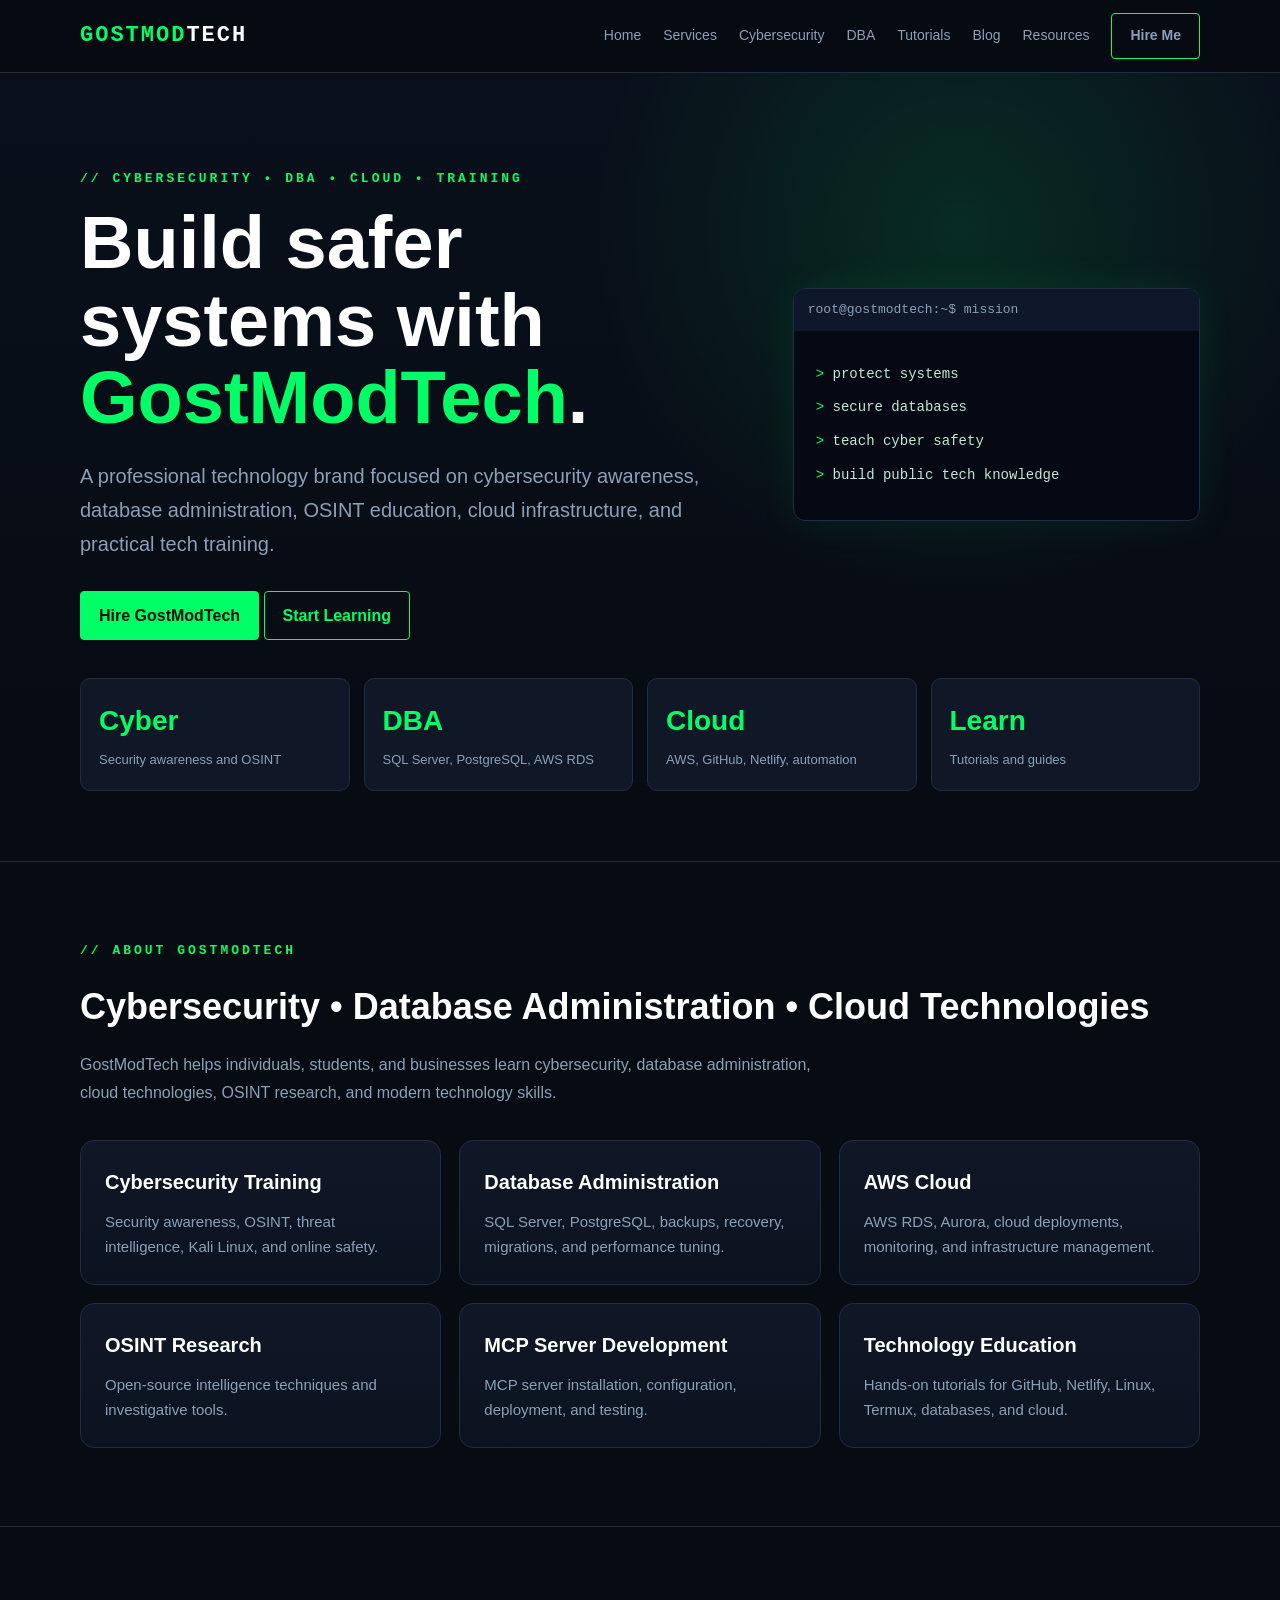
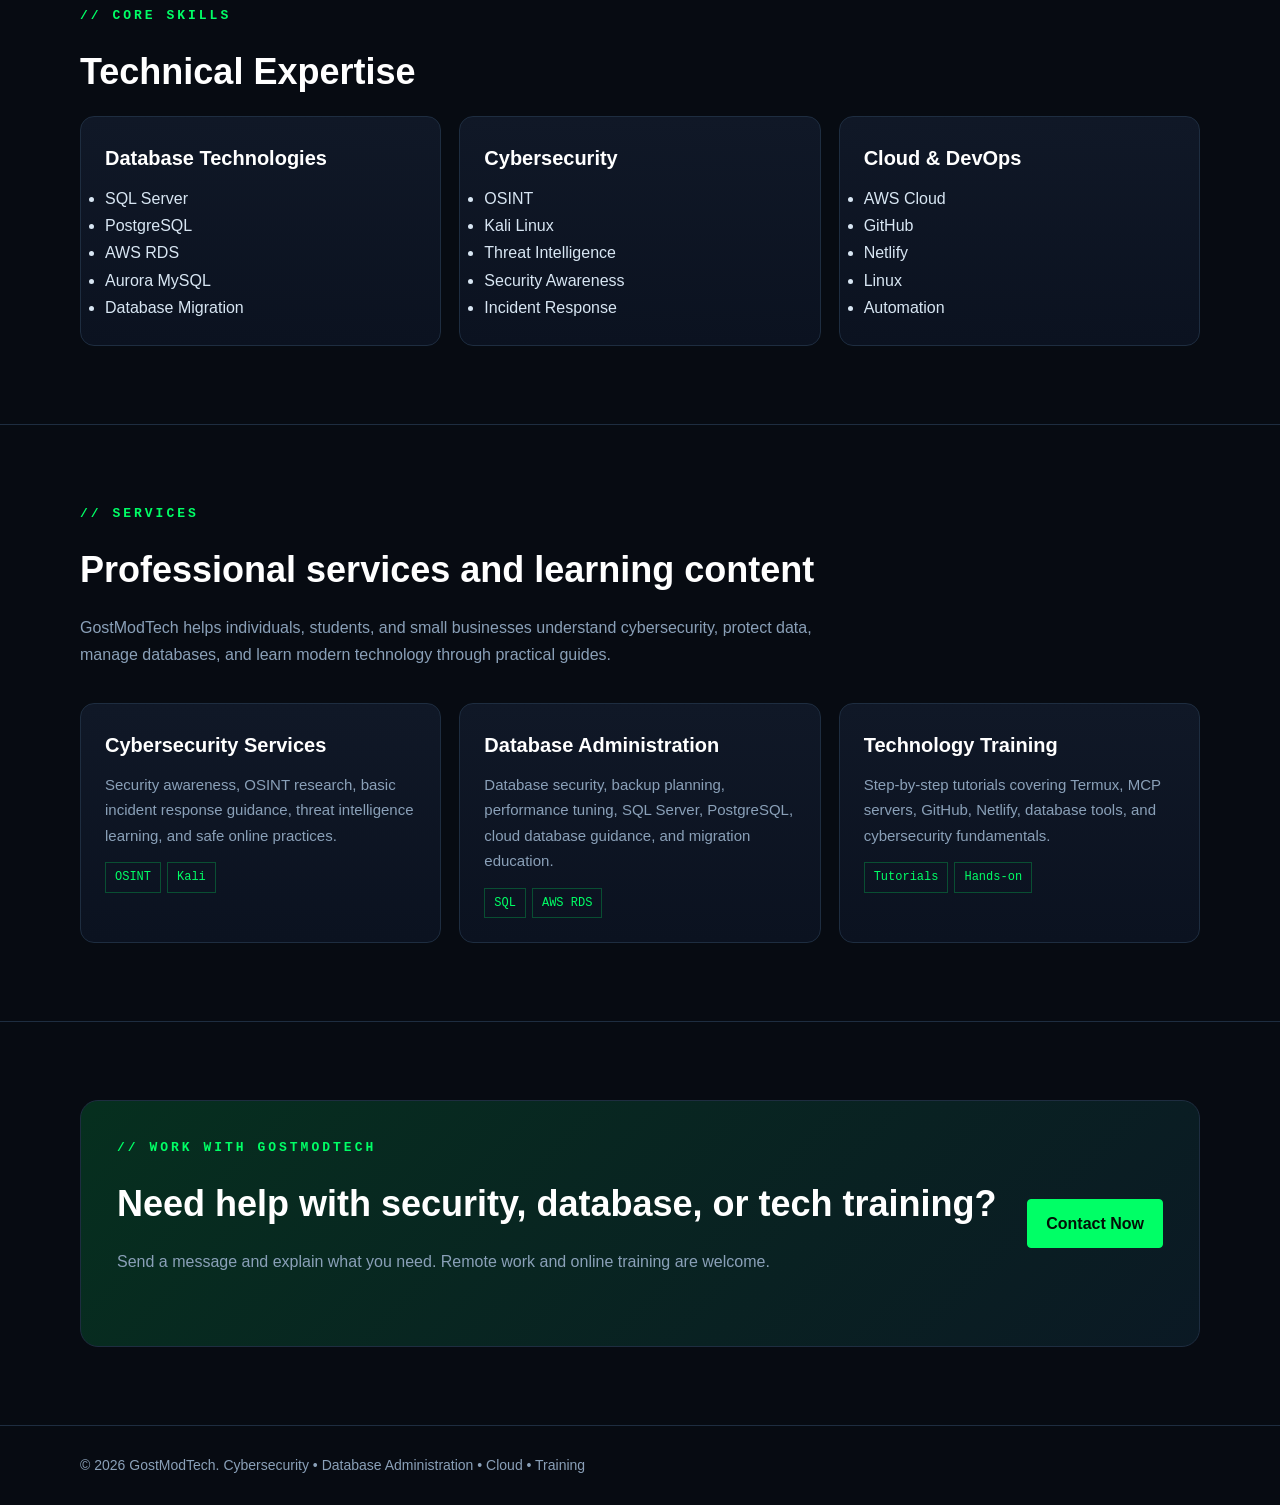
==== commit dcdbeb1e: "Add Technical Expertise and Services sections to index.html Added sections for Technical Expertise a" ====
--- a/index.html
+++ b/index.html
@@ -98,6 +98,53 @@
 </div>
 </section>
 
+ <section class="section">
+<div class="container">
+
+<div class="kicker">// Core Skills</div>
+
+<h2>Technical Expertise</h2>
+
+<div class="grid">
+
+<div class="card">
+<h3>Database Technologies</h3>
+<ul>
+<li>SQL Server</li>
+<li>PostgreSQL</li>
+<li>AWS RDS</li>
+<li>Aurora MySQL</li>
+<li>Database Migration</li>
+</ul>
+</div>
+
+<div class="card">
+<h3>Cybersecurity</h3>
+<ul>
+<li>OSINT</li>
+<li>Kali Linux</li>
+<li>Threat Intelligence</li>
+<li>Security Awareness</li>
+<li>Incident Response</li>
+</ul>
+</div>
+
+<div class="card">
+<h3>Cloud & DevOps</h3>
+<ul>
+<li>AWS Cloud</li>
+<li>GitHub</li>
+<li>Netlify</li>
+<li>Linux</li>
+<li>Automation</li>
+</ul>
+</div>
+
+</div>
+
+</div>
+</section>
+
 <section class="section"><div class="container">
  <div class="kicker">// Services</div><h2>Professional services and learning content</h2>
  <p class="intro">GostModTech helps individuals, students, and small businesses understand cybersecurity, protect data, manage databases, and learn modern technology through practical guides.</p>
